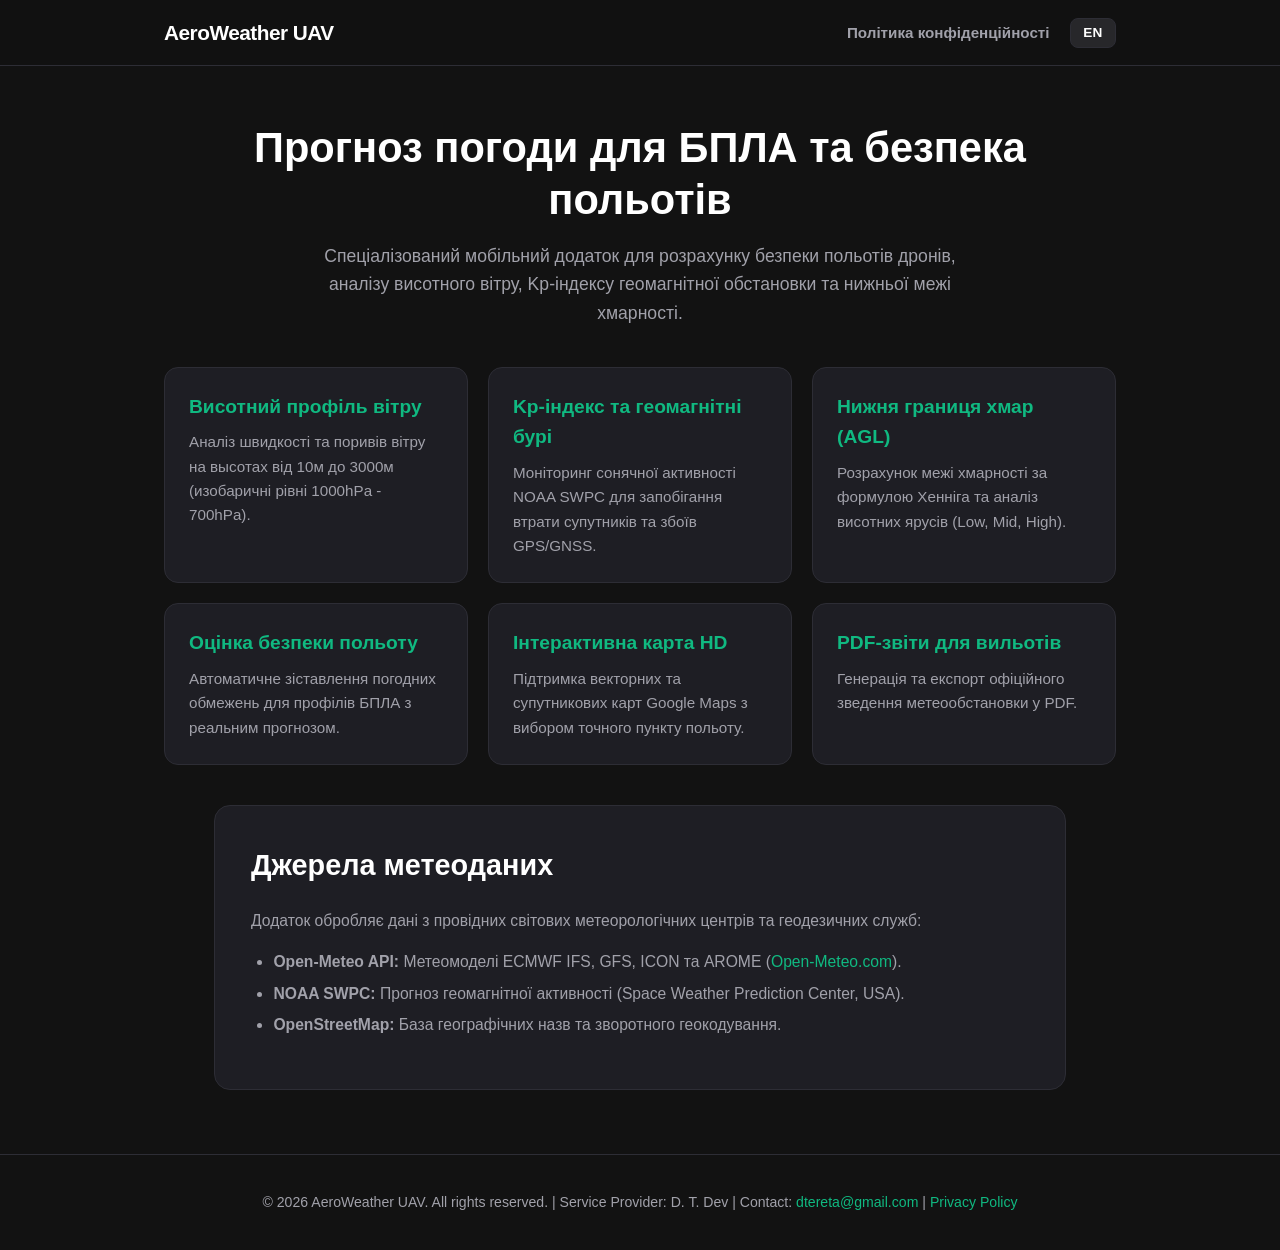
==== index.html @ a98a6f65 "Add files via upload" ====
<!DOCTYPE html>
<html lang="uk">
<head>
    <meta charset="UTF-8">
    <meta name="viewport" content="width=device-width, initial-scale=1.0">
    <title>AeroWeather UAV — Прогноз погоди для БПЛА</title>
    <link rel="stylesheet" href="style.css">
</head>
<body>

    <header>
        <div class="nav-container">
            <a href="index.html" class="logo">AeroWeather UAV</a>
            <div class="nav-right">
                <ul class="nav-links">
                    <li><a href="privacy-policy.html" id="nav-privacy-link">Політика конфіденційності</a></li>
                </ul>
                <button class="lang-btn" id="lang-toggle" onclick="toggleLanguage()">EN</button>
            </div>
        </div>
    </header>

    <main>
        <section class="hero">
            <h1 id="hero-title">Прогноз погоди для БПЛА та безпека польотів</h1>
            <p id="hero-desc">Спеціалізований мобільний додаток для розрахунку безпеки польотів дронів, аналізу висотного вітру, Kp-індексу геомагнітної обстановки та нижньої межі хмарності.</p>
        </section>

        <section class="features-grid">
            <div class="feature-card">
                <h3 id="f1-title">Висотний профіль вітру</h3>
                <p id="f1-desc">Аналіз швидкості та поривів вітру на высотах від 10м до 3000м (изобаричні рівні 1000hPa - 700hPa).</p>
            </div>

            <div class="feature-card">
                <h3 id="f2-title">Kp-індекс та геомагнітні бурі</h3>
                <p id="f2-desc">Моніторинг сонячної активності NOAA SWPC для запобігання втрати супутників та збоїв GPS/GNSS.</p>
            </div>

            <div class="feature-card">
                <h3 id="f3-title">Нижня границя хмар (AGL)</h3>
                <p id="f3-desc">Розрахунок межі хмарності за формулою Хенніга та аналіз висотних ярусів (Low, Mid, High).</p>
            </div>

            <div class="feature-card">
                <h3 id="f4-title">Оцінка безпеки польоту</h3>
                <p id="f4-desc">Автоматичне зіставлення погодних обмежень для профілів БПЛА з реальним прогнозом.</p>
            </div>

            <div class="feature-card">
                <h3 id="f5-title">Інтерактивна карта HD</h3>
                <p id="f5-desc">Підтримка векторних та супутникових карт Google Maps з вибором точного пункту польоту.</p>
            </div>

            <div class="feature-card">
                <h3 id="f6-title">PDF-звіти для вильотів</h3>
                <p id="f6-desc">Генерація та експорт офіційного зведення метеообстановки у PDF.</p>
            </div>
        </section>

        <section class="content-section">
            <div class="content-card">
                <h2 id="ds-title">Джерела метеоданих</h2>
                <p id="ds-desc">Додаток обробляє дані з провідних світових метеорологічних центрів та геодезичних служб:</p>
                <ul>
                    <li><strong>Open-Meteo API:</strong> Метеомоделі ECMWF IFS, GFS, ICON та AROME (<a href="https://open-meteo.com/" target="_blank">Open-Meteo.com</a>).</li>
                    <li><strong>NOAA SWPC:</strong> Прогноз геомагнітної активності (Space Weather Prediction Center, USA).</li>
                    <li><strong>OpenStreetMap:</strong> База географічних назв та зворотного геокодування.</li>
                </ul>
            </div>
        </section>
    </main>

    <footer>
        <p>&copy; 2026 AeroWeather UAV. All rights reserved. | Service Provider: D. T. Dev | Contact: <a href="mailto:dtereta@gmail.com">dtereta@gmail.com</a> | <a href="privacy-policy.html">Privacy Policy</a></p>
    </footer>

    <script>
        let currentLang = 'uk';

        const i18n = {
            uk: {
                navPrivacy: "Політика конфіденційності",
                langBtn: "EN",
                heroTitle: "Прогноз погоди для БПЛА та безпека польотів",
                heroDesc: "Спеціалізований мобільний додаток для розрахунку безпеки польотів дронів, аналізу висотного вітру, Kp-індексу геомагнітної обстановки та нижньої межі хмарності.",
                f1Title: "Висотний профіль вітру",
                f1Desc: "Аналіз швидкості та поривів вітру на высотах від 10м до 3000м (изобаричні рівні 1000hPa - 700hPa).",
                f2Title: "Kp-індекс та геомагнітні бурі",
                f2Desc: "Моніторинг сонячної активності NOAA SWPC для запобігання втрати супутників та збоїв GPS/GNSS.",
                f3Title: "Нижня границя хмар (AGL)",
                f3Desc: "Розрахунок межі хмарності за формулою Хенніга та аналіз висотних ярусів (Low, Mid, High).",
                f4Title: "Оцінка безпеки польоту",
                f4Desc: "Автоматичне зіставлення погодних обмежень для профілів БПЛА з реальним прогнозом.",
                f5Title: "Інтерактивна карта HD",
                f5Desc: "Підтримка векторних та супутникових карт Google Maps з вибором точного пункту польоту.",
                f6Title: "PDF-звіти для вильотів",
                f6Desc: "Генерація та експорт офіційного зведення метеообстановки у PDF.",
                dsTitle: "Джерела метеоданих",
                dsDesc: "Додаток обробляє дані з провідних світових метеорологічних центрів та геодезичних служб:"
            },
            en: {
                navPrivacy: "Privacy Policy",
                langBtn: "UA",
                heroTitle: "UAV Weather Forecast & Flight Safety",
                heroDesc: "Specialized mobile application for drone flight safety calculation, altitude wind analysis, Kp-index geomagnetic monitoring, and cloud base AGL evaluation.",
                f1Title: "Altitude Wind Profile",
                f1Desc: "Wind speed and gust analysis at altitudes from 10m to 3000m (isobaric levels 1000hPa - 700hPa).",
                f2Title: "Kp-Index & Space Weather",
                f2Desc: "NOAA SWPC solar activity monitoring to prevent satellite loss and GPS/GNSS interference.",
                f3Title: "Cloud Base AGL",
                f3Desc: "Cloud base calculation using Hennig's formula and cloud layer breakdown (Low, Mid, High).",
                f4Title: "Flight Safety Evaluation",
                f4Desc: "Automated matching of UAV profile constraints against real-time weather forecasts.",
                f5Title: "Interactive HD Maps",
                f5Desc: "Support for Google Maps vector and satellite maps for precise location selection.",
                f6Title: "PDF Flight Reports",
                f6Desc: "Generate and export official weather summaries in PDF format.",
                dsTitle: "Data Sources",
                dsDesc: "The application processes data from leading global weather forecasting centers and geodesic services:"
            }
        };

        function toggleLanguage() {
            currentLang = currentLang === 'uk' ? 'en' : 'uk';
            const t = i18n[currentLang];

            document.getElementById('nav-privacy-link').textContent = t.navPrivacy;
            document.getElementById('lang-toggle').textContent = t.langBtn;
            document.getElementById('hero-title').textContent = t.heroTitle;
            document.getElementById('hero-desc').textContent = t.heroDesc;

            document.getElementById('f1-title').textContent = t.f1Title;
            document.getElementById('f1-desc').textContent = t.f1Desc;
            document.getElementById('f2-title').textContent = t.f2Title;
            document.getElementById('f2-desc').textContent = t.f2Desc;
            document.getElementById('f3-title').textContent = t.f3Title;
            document.getElementById('f3-desc').textContent = t.f3Desc;
            document.getElementById('f4-title').textContent = t.f4Title;
            document.getElementById('f4-desc').textContent = t.f4Desc;
            document.getElementById('f5-title').textContent = t.f5Title;
            document.getElementById('f5-desc').textContent = t.f5Desc;
            document.getElementById('f6-title').textContent = t.f6Title;
            document.getElementById('f6-desc').textContent = t.f6Desc;

            document.getElementById('ds-title').textContent = t.dsTitle;
            document.getElementById('ds-desc').textContent = t.dsDesc;
        }
    </script>

</body>
</html>
---- style.css ----
:root {
    --bg-dark: #121212;
    --card-bg: #1E1E24;
    --card-border: #2D2D35;
    --emerald-accent: #10B981;
    --amber-accent: #F59E0B;
    --text-primary: #FFFFFF;
    --text-secondary: #A1A1AA;
}

* {
    margin: 0;
    padding: 0;
    box-sizing: border-box;
    font-family: -apple-system, BlinkMacSystemFont, "Segoe UI", Roboto, Helvetica, Arial, sans-serif;
}

body {
    background-color: var(--bg-dark);
    color: var(--text-primary);
    line-height: 1.6;
}

header {
    background: rgba(18, 18, 18, 0.9);
    backdrop-filter: blur(12px);
    border-bottom: 1px solid var(--card-border);
    position: sticky;
    top: 0;
    z-index: 100;
}

.nav-container {
    max-width: 1000px;
    margin: 0 auto;
    padding: 1rem 1.5rem;
    display: flex;
    justify-content: space-between;
    align-items: center;
}

.logo {
    text-decoration: none;
    color: var(--text-primary);
    font-weight: 800;
    font-size: 1.3rem;
    letter-spacing: -0.5px;
}

.nav-right {
    display: flex;
    align-items: center;
    gap: 1.25rem;
}

.nav-links {
    list-style: none;
}

.nav-links a {
    color: var(--text-secondary);
    text-decoration: none;
    font-size: 0.95rem;
    font-weight: 600;
    transition: color 0.2s;
}

.nav-links a:hover {
    color: var(--emerald-accent);
}

.lang-btn {
    background: #27272A;
    border: 1px solid var(--card-border);
    color: var(--text-primary);
    padding: 0.4rem 0.8rem;
    border-radius: 8px;
    cursor: pointer;
    font-weight: 700;
    font-size: 0.85rem;
    transition: background 0.2s, border-color 0.2s;
}

.lang-btn:hover {
    border-color: var(--emerald-accent);
    color: var(--emerald-accent);
}

.hero {
    max-width: 1000px;
    margin: 3.5rem auto 2.5rem;
    padding: 0 1.5rem;
    text-align: center;
}

.hero h1 {
    font-size: 2.6rem;
    font-weight: 800;
    margin-bottom: 1rem;
    line-height: 1.25;
}

.hero p {
    font-size: 1.1rem;
    color: var(--text-secondary);
    max-width: 680px;
    margin: 0 auto 2rem;
}

.features-grid {
    max-width: 1000px;
    margin: 2.5rem auto;
    padding: 0 1.5rem;
    display: grid;
    grid-template-columns: repeat(auto-fit, minmax(280px, 1fr));
    gap: 1.25rem;
}

.feature-card {
    background: var(--card-bg);
    border: 1px solid var(--card-border);
    border-radius: 14px;
    padding: 1.5rem;
}

.feature-card h3 {
    font-size: 1.2rem;
    margin-bottom: 0.5rem;
    color: var(--emerald-accent);
}

.feature-card p {
    color: var(--text-secondary);
    font-size: 0.95rem;
}

.content-section {
    max-width: 900px;
    margin: 2.5rem auto;
    padding: 0 1.5rem;
}

.content-card {
    background: var(--card-bg);
    border: 1px solid var(--card-border);
    border-radius: 16px;
    padding: 2.25rem;
}

.content-card h2 {
    font-size: 1.8rem;
    margin-bottom: 1.25rem;
    color: var(--text-primary);
}

.content-card h3 {
    font-size: 1.25rem;
    margin: 1.5rem 0 0.6rem;
    color: var(--emerald-accent);
}

.content-card p, .content-card ul {
    color: var(--text-secondary);
    margin-bottom: 1rem;
    font-size: 0.98rem;
}

.content-card ul {
    padding-left: 1.4rem;
}

.content-card li {
    margin-bottom: 0.4rem;
}

.content-card a {
    color: var(--emerald-accent);
    text-decoration: none;
}

.content-card a:hover {
    text-decoration: underline;
}

footer {
    border-top: 1px solid var(--card-border);
    padding: 2.25rem 1.5rem;
    text-align: center;
    color: var(--text-secondary);
    font-size: 0.88rem;
    margin-top: 4rem;
}

footer a {
    color: var(--emerald-accent);
    text-decoration: none;
}

footer a:hover {
    text-decoration: underline;
}

@media (max-width: 768px) {
    .hero h1 { font-size: 2rem; }
    .hero p { font-size: 1rem; }
}
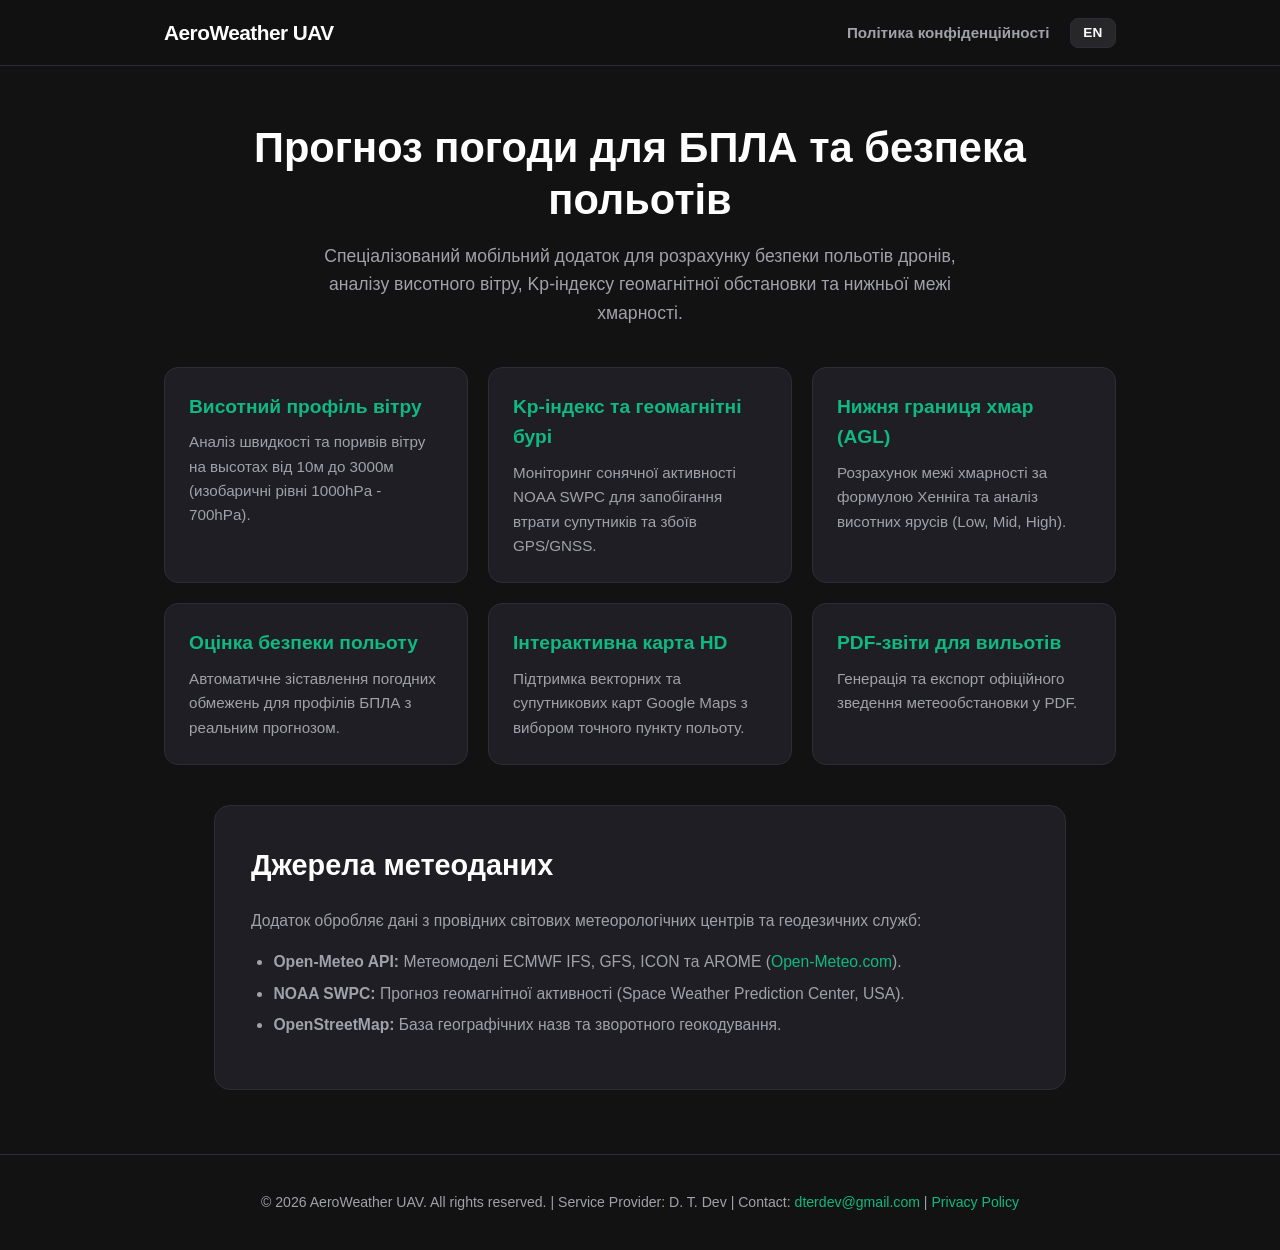
==== commit 1eda0ef0: "Update index.html" ====
--- a/index.html
+++ b/index.html
@@ -72,7 +72,7 @@
     </main>
 
     <footer>
-        <p>&copy; 2026 AeroWeather UAV. All rights reserved. | Service Provider: D. T. Dev | Contact: <a href="mailto:dtereta@gmail.com">dtereta@gmail.com</a> | <a href="privacy-policy.html">Privacy Policy</a></p>
+        <p>&copy; 2026 AeroWeather UAV. All rights reserved. | Service Provider: D. T. Dev | Contact: <a href="mailto:dterdev@gmail.com">dterdev@gmail.com</a> | <a href="privacy-policy.html">Privacy Policy</a></p>
     </footer>
 
     <script>
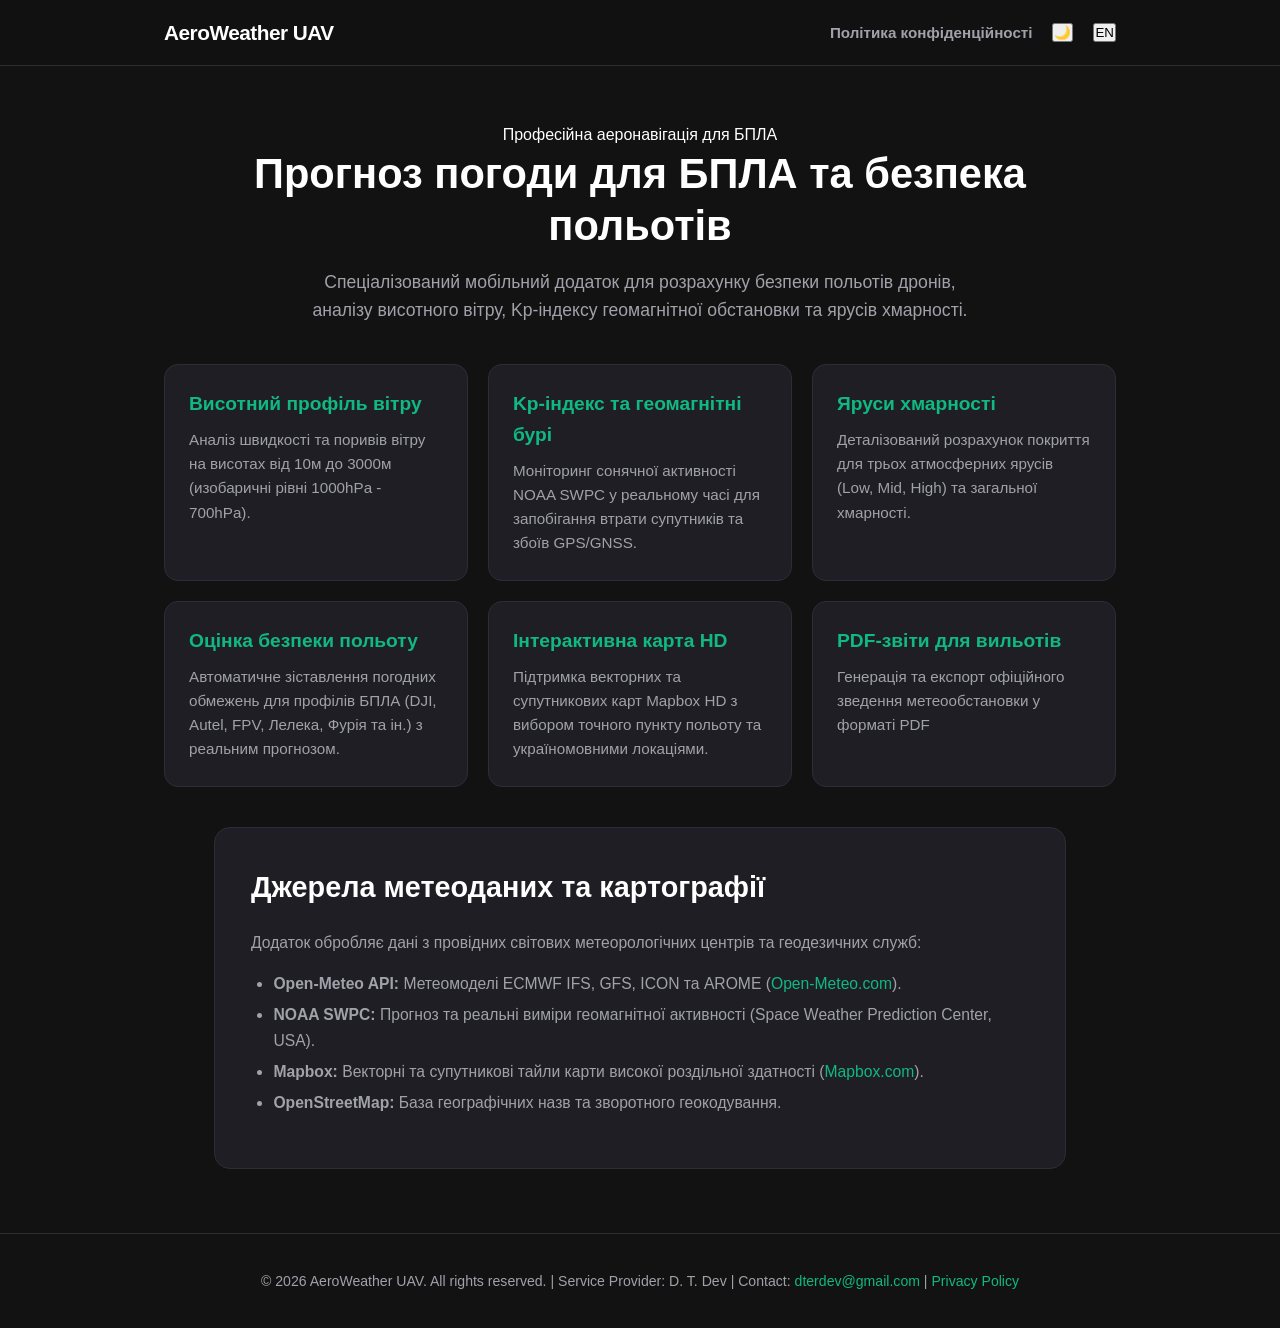
==== commit 7816ce21: "Update index.html" ====
--- a/index.html
+++ b/index.html
@@ -1,9 +1,9 @@
 <!DOCTYPE html>
-<html lang="uk">
+<html lang="uk" data-theme="dark">
 <head>
     <meta charset="UTF-8">
     <meta name="viewport" content="width=device-width, initial-scale=1.0">
-    <title>AeroWeather UAV — Прогноз погоди для БПЛА</title>
+    <title>AeroWeather UAV — Прогноз погоди для БПЛА та безпека польотів</title>
     <link rel="stylesheet" href="style.css">
 </head>
 <body>
@@ -15,56 +15,59 @@
                 <ul class="nav-links">
                     <li><a href="privacy-policy.html" id="nav-privacy-link">Політика конфіденційності</a></li>
                 </ul>
-                <button class="lang-btn" id="lang-toggle" onclick="toggleLanguage()">EN</button>
+                <button class="action-btn" id="theme-toggle" onclick="toggleTheme()" title="Змінити тему">🌙</button>
+                <button class="action-btn" id="lang-toggle" onclick="toggleLanguage()">EN</button>
             </div>
         </div>
     </header>
 
     <main>
         <section class="hero">
-            <h1 id="hero-title">Прогноз погоди для БПЛА та безпека польотів</h1>
-            <p id="hero-desc">Спеціалізований мобільний додаток для розрахунку безпеки польотів дронів, аналізу висотного вітру, Kp-індексу геомагнітної обстановки та нижньої межі хмарності.</p>
+            <div class="hero-pill" id="hero-pill-text">Професійна аеронавігація для БПЛА</div>
+            <h1 id="hero-title">Прогноз погоди для БПЛА та <span>безпека польотів</span></h1>
+            <p id="hero-desc">Спеціалізований мобільний додаток для розрахунку безпеки польотів дронів, аналізу висотного вітру, Kp-індексу геомагнітної обстановки та ярусів хмарності.</p>
         </section>
 
         <section class="features-grid">
             <div class="feature-card">
                 <h3 id="f1-title">Висотний профіль вітру</h3>
-                <p id="f1-desc">Аналіз швидкості та поривів вітру на высотах від 10м до 3000м (изобаричні рівні 1000hPa - 700hPa).</p>
+                <p id="f1-desc">Аналіз швидкості та поривів вітру на висотах від 10м до 3000м (изобаричні рівні 1000hPa - 700hPa).</p>
             </div>
 
             <div class="feature-card">
                 <h3 id="f2-title">Kp-індекс та геомагнітні бурі</h3>
-                <p id="f2-desc">Моніторинг сонячної активності NOAA SWPC для запобігання втрати супутників та збоїв GPS/GNSS.</p>
+                <p id="f2-desc">Моніторинг сонячної активності NOAA SWPC у реальному часі для запобігання втрати супутників та збоїв GPS/GNSS.</p>
             </div>
 
             <div class="feature-card">
-                <h3 id="f3-title">Нижня границя хмар (AGL)</h3>
-                <p id="f3-desc">Розрахунок межі хмарності за формулою Хенніга та аналіз висотних ярусів (Low, Mid, High).</p>
+                <h3 id="f3-title">Яруси хмарності</h3>
+                <p id="f3-desc">Деталізований розрахунок покриття для трьох атмосферних ярусів (Low, Mid, High) та загальної хмарності.</p>
             </div>
 
             <div class="feature-card">
                 <h3 id="f4-title">Оцінка безпеки польоту</h3>
-                <p id="f4-desc">Автоматичне зіставлення погодних обмежень для профілів БПЛА з реальним прогнозом.</p>
+                <p id="f4-desc">Автоматичне зіставлення погодних обмежень для профілів БПЛА (DJI, Autel, FPV, Лелека, Фурія та ін.) з реальним прогнозом.</p>
             </div>
 
             <div class="feature-card">
                 <h3 id="f5-title">Інтерактивна карта HD</h3>
-                <p id="f5-desc">Підтримка векторних та супутникових карт Google Maps з вибором точного пункту польоту.</p>
+                <p id="f5-desc">Підтримка векторних та супутникових карт Mapbox HD з вибором точного пункту польоту та україномовними локаціями.</p>
             </div>
 
             <div class="feature-card">
                 <h3 id="f6-title">PDF-звіти для вильотів</h3>
-                <p id="f6-desc">Генерація та експорт офіційного зведення метеообстановки у PDF.</p>
+                <p id="f6-desc">Генерація та експорт офіційного зведення метеообстановки у форматі PDF</p>
             </div>
         </section>
 
         <section class="content-section">
             <div class="content-card">
-                <h2 id="ds-title">Джерела метеоданих</h2>
+                <h2 id="ds-title">Джерела метеоданих та картографії</h2>
                 <p id="ds-desc">Додаток обробляє дані з провідних світових метеорологічних центрів та геодезичних служб:</p>
                 <ul>
                     <li><strong>Open-Meteo API:</strong> Метеомоделі ECMWF IFS, GFS, ICON та AROME (<a href="https://open-meteo.com/" target="_blank">Open-Meteo.com</a>).</li>
-                    <li><strong>NOAA SWPC:</strong> Прогноз геомагнітної активності (Space Weather Prediction Center, USA).</li>
+                    <li><strong>NOAA SWPC:</strong> Прогноз та реальні виміри геомагнітної активності (Space Weather Prediction Center, USA).</li>
+                    <li><strong>Mapbox:</strong> Векторні та супутникові тайли карти високої роздільної здатності (<a href="https://www.mapbox.com/" target="_blank">Mapbox.com</a>).</li>
                     <li><strong>OpenStreetMap:</strong> База географічних назв та зворотного геокодування.</li>
                 </ul>
             </div>
@@ -78,45 +81,60 @@
     <script>
         let currentLang = 'uk';
 
+        // Load theme from localStorage or default to dark
+        const savedTheme = localStorage.getItem('theme') || 'dark';
+        document.documentElement.setAttribute('data-theme', savedTheme);
+        document.getElementById('theme-toggle').textContent = savedTheme === 'light' ? '☀️' : '🌙';
+
+        function toggleTheme() {
+            const currentTheme = document.documentElement.getAttribute('data-theme');
+            const newTheme = currentTheme === 'light' ? 'dark' : 'light';
+            document.documentElement.setAttribute('data-theme', newTheme);
+            localStorage.setItem('theme', newTheme);
+            document.getElementById('theme-toggle').textContent = newTheme === 'light' ? '☀️' : '🌙';
+        }
+
         const i18n = {
             uk: {
                 navPrivacy: "Політика конфіденційності",
                 langBtn: "EN",
-                heroTitle: "Прогноз погоди для БПЛА та безпека польотів",
-                heroDesc: "Спеціалізований мобільний додаток для розрахунку безпеки польотів дронів, аналізу висотного вітру, Kp-індексу геомагнітної обстановки та нижньої межі хмарності.",
+                heroPill: "Професійна аеронавігація для БПЛА",
+                heroTitle: "Прогноз погоди для БПЛА та <span>безпека польотів</span>",
+                heroDesc: "Спеціалізований мобільний додаток для розрахунку безпеки польотів дронів, аналізу висотного вітру, Kp-індексу геомагнітної обстановки та ярусів хмарності.",
                 f1Title: "Висотний профіль вітру",
-                f1Desc: "Аналіз швидкості та поривів вітру на высотах від 10м до 3000м (изобаричні рівні 1000hPa - 700hPa).",
+                f1Desc: "Аналіз швидкості та поривів вітру на висотах від 10м до 3000м (изобаричні рівні 1000hPa - 700hPa).",
                 f2Title: "Kp-індекс та геомагнітні бурі",
-                f2Desc: "Моніторинг сонячної активності NOAA SWPC для запобігання втрати супутників та збоїв GPS/GNSS.",
-                f3Title: "Нижня границя хмар (AGL)",
-                f3Desc: "Розрахунок межі хмарності за формулою Хенніга та аналіз висотних ярусів (Low, Mid, High).",
+                f2Desc: "Моніторинг сонячної активності NOAA SWPC у реальному часі для запобігання втрати супутників та збоїв GPS/GNSS.",
+                f3Title: "Яруси хмарності",
+                f3Desc: "Деталізований розрахунок покриття для трьох атмосферних ярусів (Low, Mid, High) та загальної хмарності.",
                 f4Title: "Оцінка безпеки польоту",
-                f4Desc: "Автоматичне зіставлення погодних обмежень для профілів БПЛА з реальним прогнозом.",
+                f4Desc: "Автоматичне зіставлення погодних обмежень для профілів БПЛА (DJI, Autel, FPV, Лелека, Фурія та ін.) з реальним прогнозом.",
                 f5Title: "Інтерактивна карта HD",
-                f5Desc: "Підтримка векторних та супутникових карт Google Maps з вибором точного пункту польоту.",
+                f5Desc: "Підтримка векторних та супутникових карт Mapbox HD з вибором точного пункту польоту та україномовними локаціями.",
                 f6Title: "PDF-звіти для вильотів",
-                f6Desc: "Генерація та експорт офіційного зведення метеообстановки у PDF.",
-                dsTitle: "Джерела метеоданих",
+                f6Desc: "Генерація та експорт офіційного зведення метеообстановки у форматі PDF",
+                dsTitle: "Джерела метеоданих та картографії",
                 dsDesc: "Додаток обробляє дані з провідних світових метеорологічних центрів та геодезичних служб:"
             },
             en: {
                 navPrivacy: "Privacy Policy",
                 langBtn: "UA",
-                heroTitle: "UAV Weather Forecast & Flight Safety",
-                heroDesc: "Specialized mobile application for drone flight safety calculation, altitude wind analysis, Kp-index geomagnetic monitoring, and cloud base AGL evaluation.",
+                heroPill: "Professional UAV Aviation Navigation",
+                heroTitle: "UAV Weather Forecast & <span>Flight Safety</span>",
+                heroDesc: "Specialized mobile application for drone flight safety calculation, altitude wind analysis, Kp-index geomagnetic monitoring, and cloud layer evaluation.",
                 f1Title: "Altitude Wind Profile",
                 f1Desc: "Wind speed and gust analysis at altitudes from 10m to 3000m (isobaric levels 1000hPa - 700hPa).",
                 f2Title: "Kp-Index & Space Weather",
-                f2Desc: "NOAA SWPC solar activity monitoring to prevent satellite loss and GPS/GNSS interference.",
-                f3Title: "Cloud Base AGL",
-                f3Desc: "Cloud base calculation using Hennig's formula and cloud layer breakdown (Low, Mid, High).",
+                f2Desc: "NOAA SWPC real-time solar activity monitoring to prevent satellite loss and GPS/GNSS interference.",
+                f3Title: "Cloud Layer Analysis",
+                f3Desc: "Detailed coverage calculation for three atmospheric cloud tiers (Low, Mid, High) and total cloud cover.",
                 f4Title: "Flight Safety Evaluation",
-                f4Desc: "Automated matching of UAV profile constraints against real-time weather forecasts.",
+                f4Desc: "Automated matching of UAV profile constraints (DJI, Autel, FPV, Leleka, Furia, etc.) against real-time forecasts.",
                 f5Title: "Interactive HD Maps",
-                f5Desc: "Support for Google Maps vector and satellite maps for precise location selection.",
+                f5Desc: "Support for Mapbox HD vector and satellite maps for precise location selection with localized place names.",
                 f6Title: "PDF Flight Reports",
-                f6Desc: "Generate and export official weather summaries in PDF format.",
-                dsTitle: "Data Sources",
+                f6Desc: "Generate and export official weather summaries in PDF format",
+                dsTitle: "Data Sources & Maps",
                 dsDesc: "The application processes data from leading global weather forecasting centers and geodesic services:"
             }
         };
@@ -127,7 +145,8 @@
 
             document.getElementById('nav-privacy-link').textContent = t.navPrivacy;
             document.getElementById('lang-toggle').textContent = t.langBtn;
-            document.getElementById('hero-title').textContent = t.heroTitle;
+            document.getElementById('hero-pill-text').textContent = t.heroPill;
+            document.getElementById('hero-title').innerHTML = t.heroTitle;
             document.getElementById('hero-desc').textContent = t.heroDesc;
 
             document.getElementById('f1-title').textContent = t.f1Title;
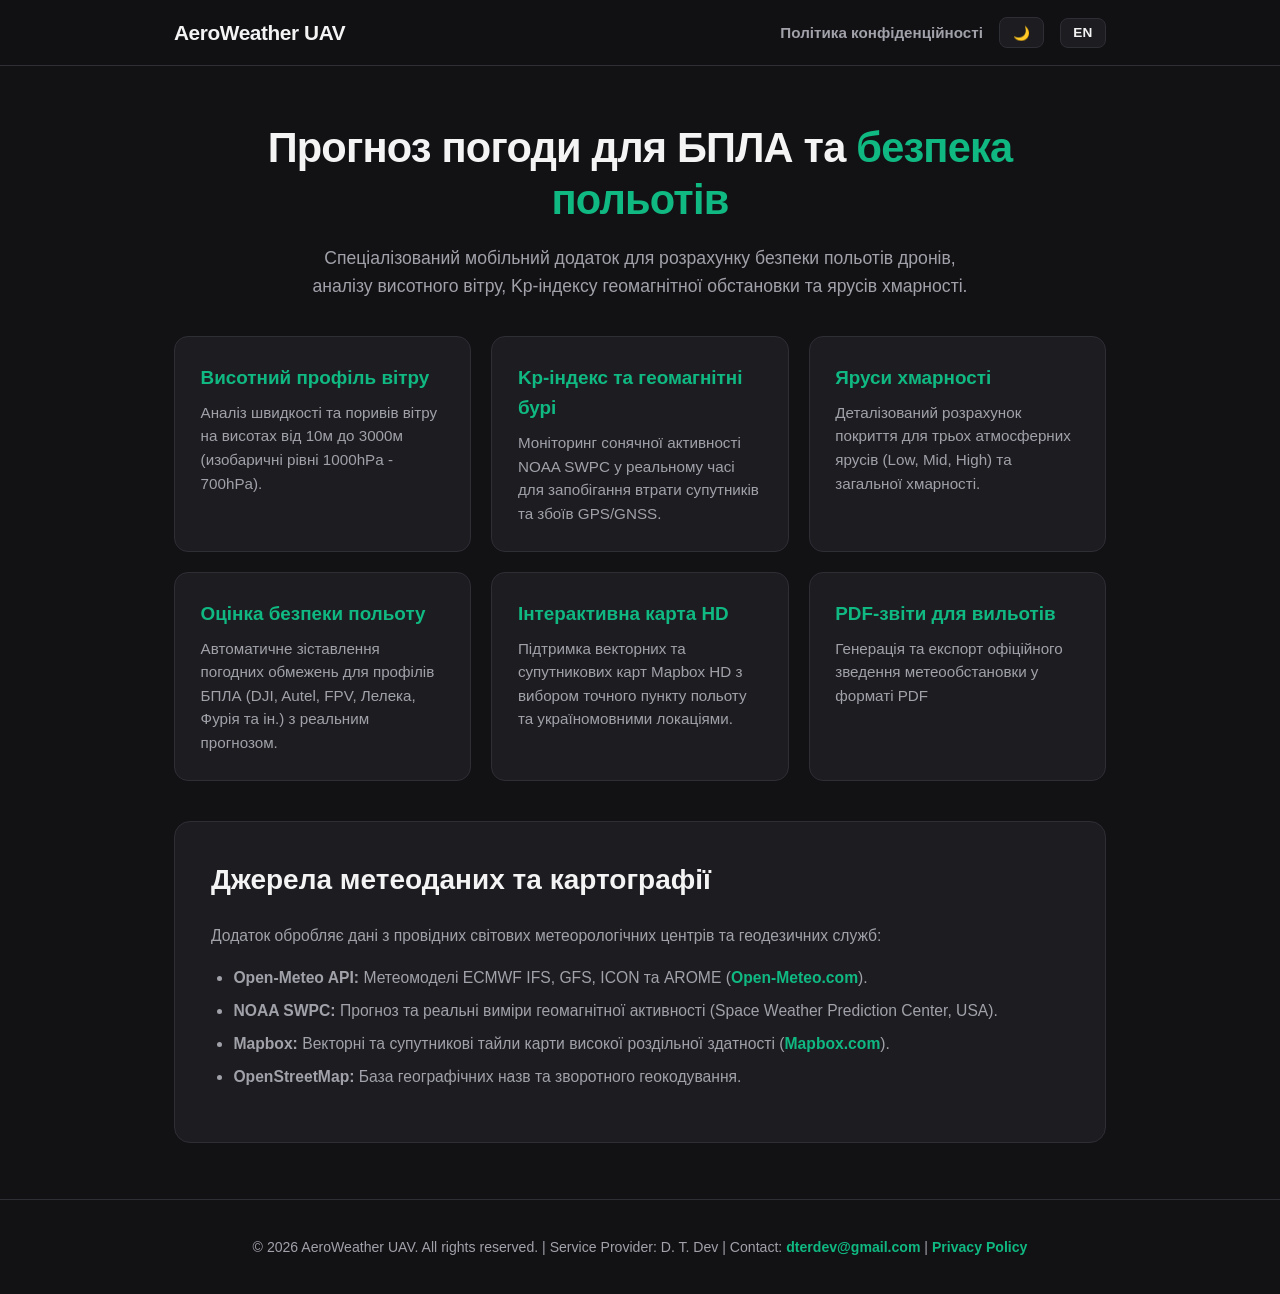
==== commit c05cb8b4: "Update index.html" ====
--- a/index.html
+++ b/index.html
@@ -23,7 +23,6 @@
 
     <main>
         <section class="hero">
-            <div class="hero-pill" id="hero-pill-text">Професійна аеронавігація для БПЛА</div>
             <h1 id="hero-title">Прогноз погоди для БПЛА та <span>безпека польотів</span></h1>
             <p id="hero-desc">Спеціалізований мобільний додаток для розрахунку безпеки польотів дронів, аналізу висотного вітру, Kp-індексу геомагнітної обстановки та ярусів хмарності.</p>
         </section>
--- a/style.css
+++ b/style.css
@@ -1,11 +1,29 @@
 :root {
-    --bg-dark: #121212;
-    --card-bg: #1E1E24;
-    --card-border: #2D2D35;
-    --emerald-accent: #10B981;
-    --amber-accent: #F59E0B;
-    --text-primary: #FFFFFF;
+    --bg-main: #121215;
+    --bg-header: rgba(18, 18, 21, 0.9);
+    --card-bg: #1C1C21;
+    --card-border: #2E2E35;
+    --card-border-hover: #10B981;
+    --accent-primary: #10B981;
+    --accent-secondary: #059669;
+    --text-primary: #F4F4F5;
     --text-secondary: #A1A1AA;
+    --text-muted: #71717A;
+    --shadow-glow: 0 8px 24px -6px rgba(16, 185, 129, 0.12);
+}
+
+[data-theme="light"] {
+    --bg-main: #F8FAFC;
+    --bg-header: rgba(255, 255, 255, 0.92);
+    --card-bg: #FFFFFF;
+    --card-border: #CBD5E1;
+    --card-border-hover: #059669;
+    --accent-primary: #059669;
+    --accent-secondary: #047857;
+    --text-primary: #0F172A;
+    --text-secondary: #475569;
+    --text-muted: #64748B;
+    --shadow-glow: 0 8px 20px -4px rgba(0, 0, 0, 0.08);
 }
 
 * {
@@ -16,22 +34,25 @@
 }
 
 body {
-    background-color: var(--bg-dark);
+    background-color: var(--bg-main);
     color: var(--text-primary);
     line-height: 1.6;
+    transition: background-color 0.25s ease, color 0.25s ease;
 }
 
 header {
-    background: rgba(18, 18, 18, 0.9);
+    background: var(--bg-header);
     backdrop-filter: blur(12px);
+    -webkit-backdrop-filter: blur(12px);
     border-bottom: 1px solid var(--card-border);
     position: sticky;
     top: 0;
     z-index: 100;
+    transition: border-color 0.25s ease, background 0.25s ease;
 }
 
 .nav-container {
-    max-width: 1000px;
+    max-width: 980px;
     margin: 0 auto;
     padding: 1rem 1.5rem;
     display: flex;
@@ -44,13 +65,13 @@
     color: var(--text-primary);
     font-weight: 800;
     font-size: 1.3rem;
-    letter-spacing: -0.5px;
+    letter-spacing: -0.4px;
 }
 
 .nav-right {
     display: flex;
     align-items: center;
-    gap: 1.25rem;
+    gap: 1rem;
 }
 
 .nav-links {
@@ -66,11 +87,11 @@
 }
 
 .nav-links a:hover {
-    color: var(--emerald-accent);
-}
-
-.lang-btn {
-    background: #27272A;
+    color: var(--accent-primary);
+}
+
+.action-btn {
+    background: var(--card-bg);
     border: 1px solid var(--card-border);
     color: var(--text-primary);
     padding: 0.4rem 0.8rem;
@@ -78,26 +99,46 @@
     cursor: pointer;
     font-weight: 700;
     font-size: 0.85rem;
-    transition: background 0.2s, border-color 0.2s;
-}
-
-.lang-btn:hover {
-    border-color: var(--emerald-accent);
-    color: var(--emerald-accent);
+    display: inline-flex;
+    align-items: center;
+    gap: 0.35rem;
+    transition: all 0.2s ease;
+}
+
+.action-btn:hover {
+    border-color: var(--accent-primary);
+    color: var(--accent-primary);
 }
 
 .hero {
-    max-width: 1000px;
-    margin: 3.5rem auto 2.5rem;
+    max-width: 980px;
+    margin: 3.5rem auto 2.25rem;
     padding: 0 1.5rem;
     text-align: center;
+}
+
+.hero-pill {
+    display: inline-block;
+    background: var(--card-bg);
+    border: 1px solid var(--card-border);
+    color: var(--accent-primary);
+    padding: 0.35rem 0.9rem;
+    border-radius: 20px;
+    font-size: 0.85rem;
+    font-weight: 700;
+    margin-bottom: 1.25rem;
 }
 
 .hero h1 {
     font-size: 2.6rem;
     font-weight: 800;
-    margin-bottom: 1rem;
+    margin-bottom: 1.1rem;
     line-height: 1.25;
+    letter-spacing: -0.8px;
+}
+
+.hero h1 span {
+    color: var(--accent-primary);
 }
 
 .hero p {
@@ -108,8 +149,8 @@
 }
 
 .features-grid {
-    max-width: 1000px;
-    margin: 2.5rem auto;
+    max-width: 980px;
+    margin: 2rem auto;
     padding: 0 1.5rem;
     display: grid;
     grid-template-columns: repeat(auto-fit, minmax(280px, 1fr));
@@ -120,22 +161,30 @@
     background: var(--card-bg);
     border: 1px solid var(--card-border);
     border-radius: 14px;
-    padding: 1.5rem;
+    padding: 1.6rem;
+    transition: all 0.25s ease;
+}
+
+.feature-card:hover {
+    border-color: var(--card-border-hover);
+    box-shadow: var(--shadow-glow);
 }
 
 .feature-card h3 {
-    font-size: 1.2rem;
+    font-size: 1.18rem;
     margin-bottom: 0.5rem;
-    color: var(--emerald-accent);
+    color: var(--accent-primary);
+    font-weight: 700;
 }
 
 .feature-card p {
     color: var(--text-secondary);
     font-size: 0.95rem;
+    line-height: 1.55;
 }
 
 .content-section {
-    max-width: 900px;
+    max-width: 980px;
     margin: 2.5rem auto;
     padding: 0 1.5rem;
 }
@@ -148,21 +197,24 @@
 }
 
 .content-card h2 {
-    font-size: 1.8rem;
+    font-size: 1.75rem;
     margin-bottom: 1.25rem;
     color: var(--text-primary);
+    font-weight: 800;
 }
 
 .content-card h3 {
-    font-size: 1.25rem;
-    margin: 1.5rem 0 0.6rem;
-    color: var(--emerald-accent);
+    font-size: 1.22rem;
+    margin: 1.6rem 0 0.65rem;
+    color: var(--accent-primary);
+    font-weight: 700;
 }
 
 .content-card p, .content-card ul {
     color: var(--text-secondary);
     margin-bottom: 1rem;
     font-size: 0.98rem;
+    line-height: 1.65;
 }
 
 .content-card ul {
@@ -170,12 +222,13 @@
 }
 
 .content-card li {
-    margin-bottom: 0.4rem;
+    margin-bottom: 0.45rem;
 }
 
 .content-card a {
-    color: var(--emerald-accent);
-    text-decoration: none;
+    color: var(--accent-primary);
+    text-decoration: none;
+    font-weight: 600;
 }
 
 .content-card a:hover {
@@ -188,12 +241,13 @@
     text-align: center;
     color: var(--text-secondary);
     font-size: 0.88rem;
-    margin-top: 4rem;
+    margin-top: 3.5rem;
 }
 
 footer a {
-    color: var(--emerald-accent);
-    text-decoration: none;
+    color: var(--accent-primary);
+    text-decoration: none;
+    font-weight: 600;
 }
 
 footer a:hover {
@@ -203,4 +257,5 @@
 @media (max-width: 768px) {
     .hero h1 { font-size: 2rem; }
     .hero p { font-size: 1rem; }
-}
+    .content-card { padding: 1.5rem; }
+}
